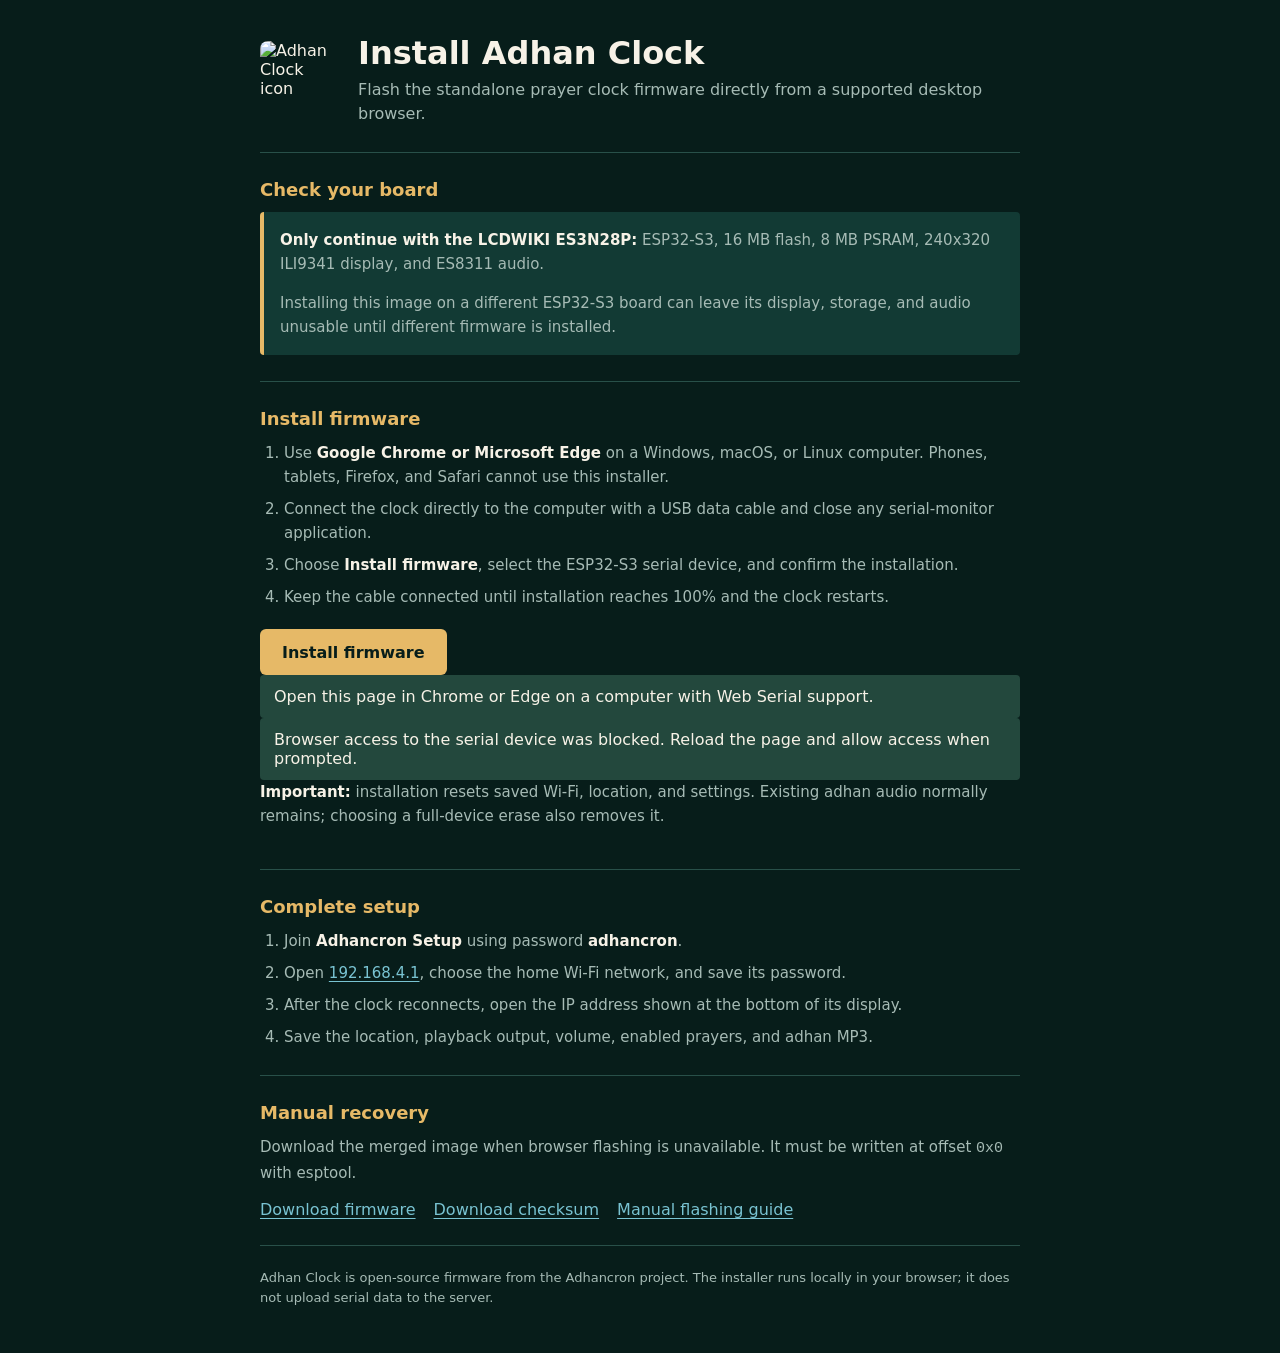
==== firmware/esp32-s3-prayer-clock/installer/index.html @ 1f78c3de "Add browser firmware installer" ====
<!doctype html>
<html lang="en">
<head>
  <meta charset="utf-8">
  <meta name="viewport" content="width=device-width, initial-scale=1">
  <meta name="theme-color" content="#071d1a">
  <title>Install Adhan Clock</title>
  <meta name="description" content="Install Adhan Clock firmware on the supported LCDWIKI ESP32-S3 prayer clock board.">
  <script type="module" src="https://unpkg.com/esp-web-tools@10/dist/web/install-button.js?module"></script>
  <style>
    :root {
      color-scheme: dark;
      --background: #071d1a;
      --surface: #123a34;
      --surface-active: #23483d;
      --line: #285049;
      --ivory: #f7f2e7;
      --muted: #a6bbb5;
      --gold: #e6b967;
      --sky: #79c3d2;
      --error: #e58b78;
      --esp-tools-button-color: #e6b967;
      --esp-tools-button-text-color: #071d1a;
      --esp-tools-button-border-radius: 6px;
    }

    * { box-sizing: border-box; }

    body {
      margin: 0;
      min-height: 100vh;
      background: var(--background);
      color: var(--ivory);
      font-family: Inter, ui-sans-serif, system-ui, -apple-system, BlinkMacSystemFont, "Segoe UI", sans-serif;
      letter-spacing: 0;
    }

    main {
      width: min(760px, calc(100% - 32px));
      margin: 0 auto;
      padding: 36px 0 48px;
    }

    header {
      display: grid;
      grid-template-columns: 80px minmax(0, 1fr);
      gap: 18px;
      align-items: center;
      padding-bottom: 26px;
      border-bottom: 1px solid var(--line);
    }

    .app-icon {
      width: 80px;
      height: 80px;
      border-radius: 8px;
      object-fit: cover;
      display: block;
    }

    h1, h2, p { margin-top: 0; }

    h1 {
      margin-bottom: 7px;
      font-size: 32px;
      line-height: 1.1;
      letter-spacing: 0;
    }

    header p {
      margin-bottom: 0;
      color: var(--muted);
      font-size: 16px;
      line-height: 1.5;
    }

    section {
      padding: 26px 0;
      border-bottom: 1px solid var(--line);
    }

    h2 {
      margin-bottom: 12px;
      color: var(--gold);
      font-size: 18px;
      letter-spacing: 0;
    }

    p, li {
      color: var(--muted);
      font-size: 15px;
      line-height: 1.6;
    }

    strong { color: var(--ivory); }

    .compatibility {
      padding: 16px;
      background: var(--surface);
      border-left: 4px solid var(--gold);
      border-radius: 4px;
    }

    .compatibility p:last-child { margin-bottom: 0; }

    ol {
      margin: 0;
      padding-left: 24px;
    }

    li + li { margin-top: 8px; }

    .installer {
      display: flex;
      flex-wrap: wrap;
      align-items: center;
      gap: 14px;
      margin-top: 20px;
    }

    button {
      min-height: 46px;
      padding: 0 22px;
      border: 0;
      border-radius: 6px;
      background: var(--gold);
      color: var(--background);
      font: inherit;
      font-weight: 750;
      cursor: pointer;
    }

    button:hover { background: #f1c879; }
    button:focus-visible { outline: 3px solid var(--sky); outline-offset: 3px; }

    a {
      color: var(--sky);
      text-underline-offset: 3px;
    }

    .unsupported {
      display: block;
      padding: 12px 14px;
      color: var(--ivory);
      background: var(--surface-active);
      border-radius: 4px;
    }

    .downloads {
      display: flex;
      flex-wrap: wrap;
      gap: 18px;
    }

    footer {
      padding-top: 22px;
      color: var(--muted);
      font-size: 13px;
      line-height: 1.5;
    }

    @media (max-width: 560px) {
      main { width: min(100% - 24px, 760px); padding-top: 24px; }
      header { grid-template-columns: 64px minmax(0, 1fr); gap: 14px; }
      .app-icon { width: 64px; height: 64px; }
      h1 { font-size: 26px; }
    }
  </style>
</head>
<body>
  <main>
    <header>
      <img class="app-icon" src="icon.png" alt="Adhan Clock icon" width="80" height="80">
      <div>
        <h1>Install Adhan Clock</h1>
        <p>Flash the standalone prayer clock firmware directly from a supported desktop browser.</p>
      </div>
    </header>

    <section>
      <h2>Check your board</h2>
      <div class="compatibility">
        <p><strong>Only continue with the LCDWIKI ES3N28P:</strong> ESP32-S3, 16 MB flash, 8 MB PSRAM, 240x320 ILI9341 display, and ES8311 audio.</p>
        <p>Installing this image on a different ESP32-S3 board can leave its display, storage, and audio unusable until different firmware is installed.</p>
      </div>
    </section>

    <section>
      <h2>Install firmware</h2>
      <ol>
        <li>Use <strong>Google Chrome or Microsoft Edge</strong> on a Windows, macOS, or Linux computer. Phones, tablets, Firefox, and Safari cannot use this installer.</li>
        <li>Connect the clock directly to the computer with a USB data cable and close any serial-monitor application.</li>
        <li>Choose <strong>Install firmware</strong>, select the ESP32-S3 serial device, and confirm the installation.</li>
        <li>Keep the cable connected until installation reaches 100% and the clock restarts.</li>
      </ol>

      <div class="installer">
        <esp-web-install-button manifest="manifest.json">
          <button slot="activate" type="button">Install firmware</button>
          <span slot="unsupported" class="unsupported">Open this page in Chrome or Edge on a computer with Web Serial support.</span>
          <span slot="not-allowed" class="unsupported">Browser access to the serial device was blocked. Reload the page and allow access when prompted.</span>
        </esp-web-install-button>
      </div>
      <p><strong>Important:</strong> installation resets saved Wi-Fi, location, and settings. Existing adhan audio normally remains; choosing a full-device erase also removes it.</p>
    </section>

    <section>
      <h2>Complete setup</h2>
      <ol>
        <li>Join <strong>Adhancron Setup</strong> using password <strong>adhancron</strong>.</li>
        <li>Open <a href="http://192.168.4.1">192.168.4.1</a>, choose the home Wi-Fi network, and save its password.</li>
        <li>After the clock reconnects, open the IP address shown at the bottom of its display.</li>
        <li>Save the location, playback output, volume, enabled prayers, and adhan MP3.</li>
      </ol>
    </section>

    <section>
      <h2>Manual recovery</h2>
      <p>Download the merged image when browser flashing is unavailable. It must be written at offset <code>0x0</code> with esptool.</p>
      <div class="downloads">
        <a href="firmware/adhan-clock-esp32-s3.bin" download>Download firmware</a>
        <a href="firmware/adhan-clock-esp32-s3.bin.sha256" download>Download checksum</a>
        <a href="FLASHING.txt" download>Manual flashing guide</a>
      </div>
    </section>

    <footer>
      Adhan Clock is open-source firmware from the Adhancron project. The installer runs locally in your browser; it does not upload serial data to the server.
    </footer>
  </main>
</body>
</html>
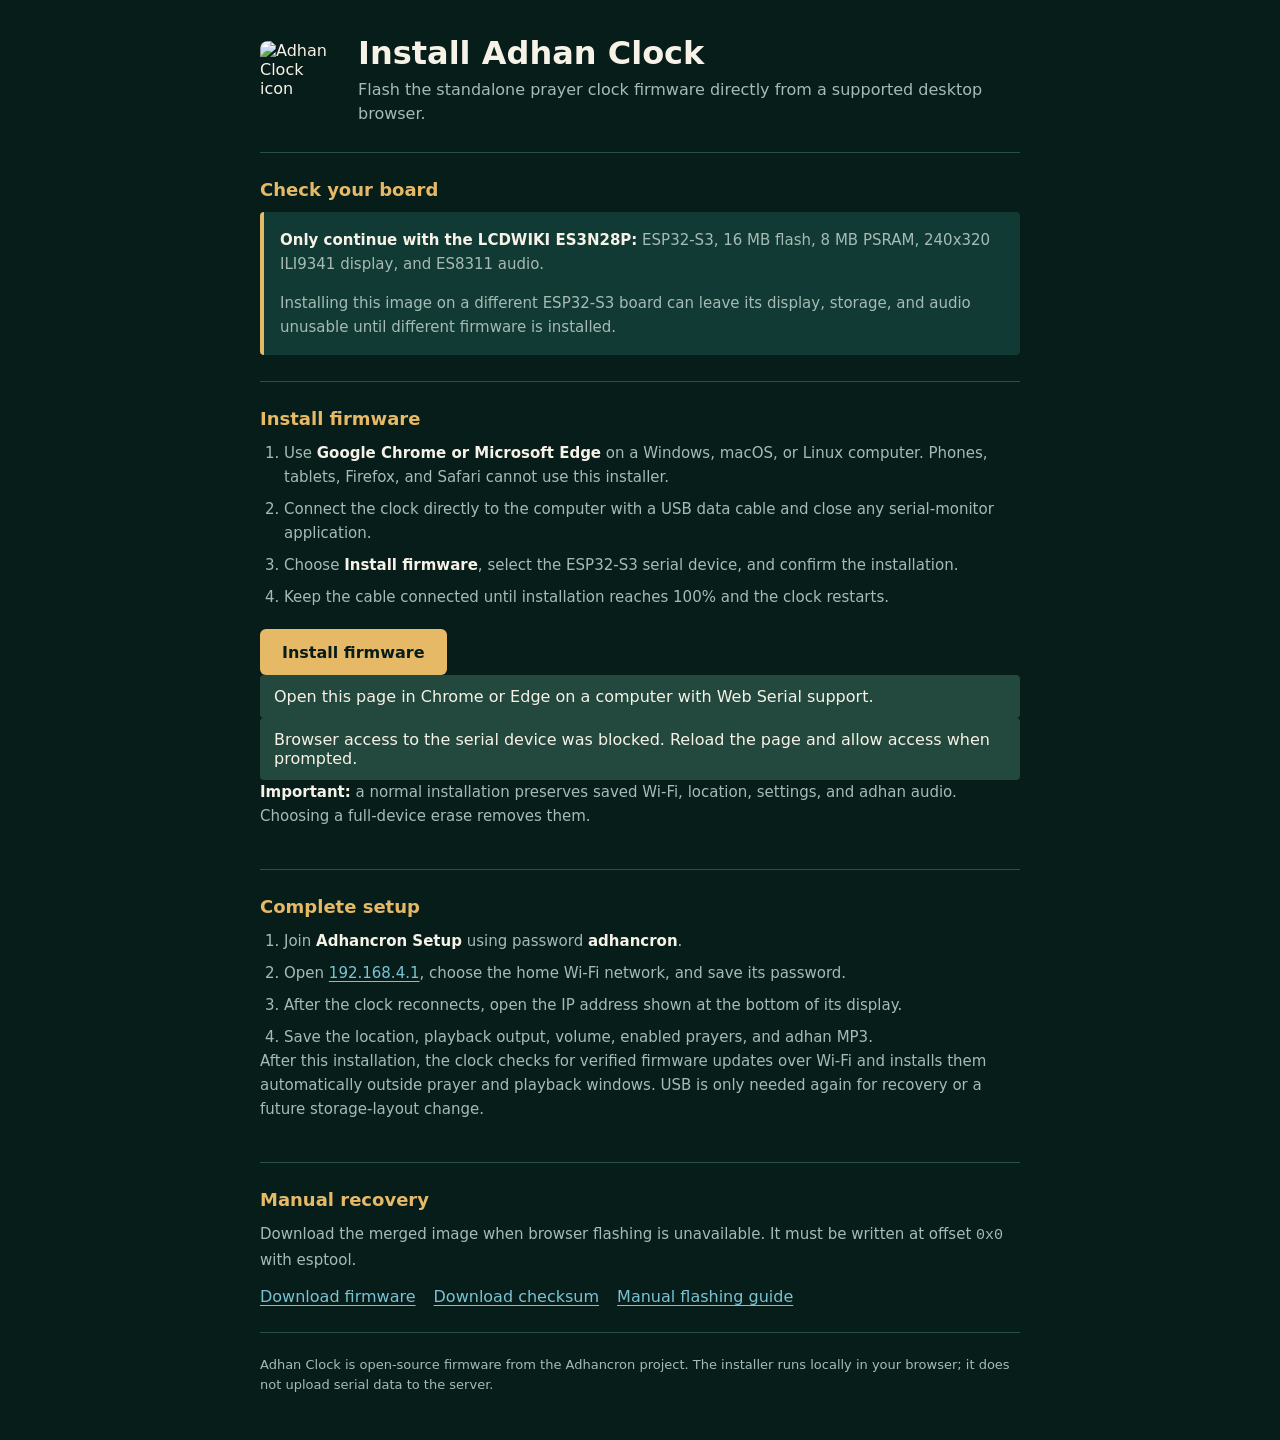
==== commit d61f3642: "Add automatic ESP32 firmware updates" ====
--- a/firmware/esp32-s3-prayer-clock/installer/index.html
+++ b/firmware/esp32-s3-prayer-clock/installer/index.html
@@ -201,7 +201,7 @@
           <span slot="not-allowed" class="unsupported">Browser access to the serial device was blocked. Reload the page and allow access when prompted.</span>
         </esp-web-install-button>
       </div>
-      <p><strong>Important:</strong> installation resets saved Wi-Fi, location, and settings. Existing adhan audio normally remains; choosing a full-device erase also removes it.</p>
+      <p><strong>Important:</strong> a normal installation preserves saved Wi-Fi, location, settings, and adhan audio. Choosing a full-device erase removes them.</p>
     </section>
 
     <section>
@@ -212,6 +212,7 @@
         <li>After the clock reconnects, open the IP address shown at the bottom of its display.</li>
         <li>Save the location, playback output, volume, enabled prayers, and adhan MP3.</li>
       </ol>
+      <p>After this installation, the clock checks for verified firmware updates over Wi-Fi and installs them automatically outside prayer and playback windows. USB is only needed again for recovery or a future storage-layout change.</p>
     </section>
 
     <section>
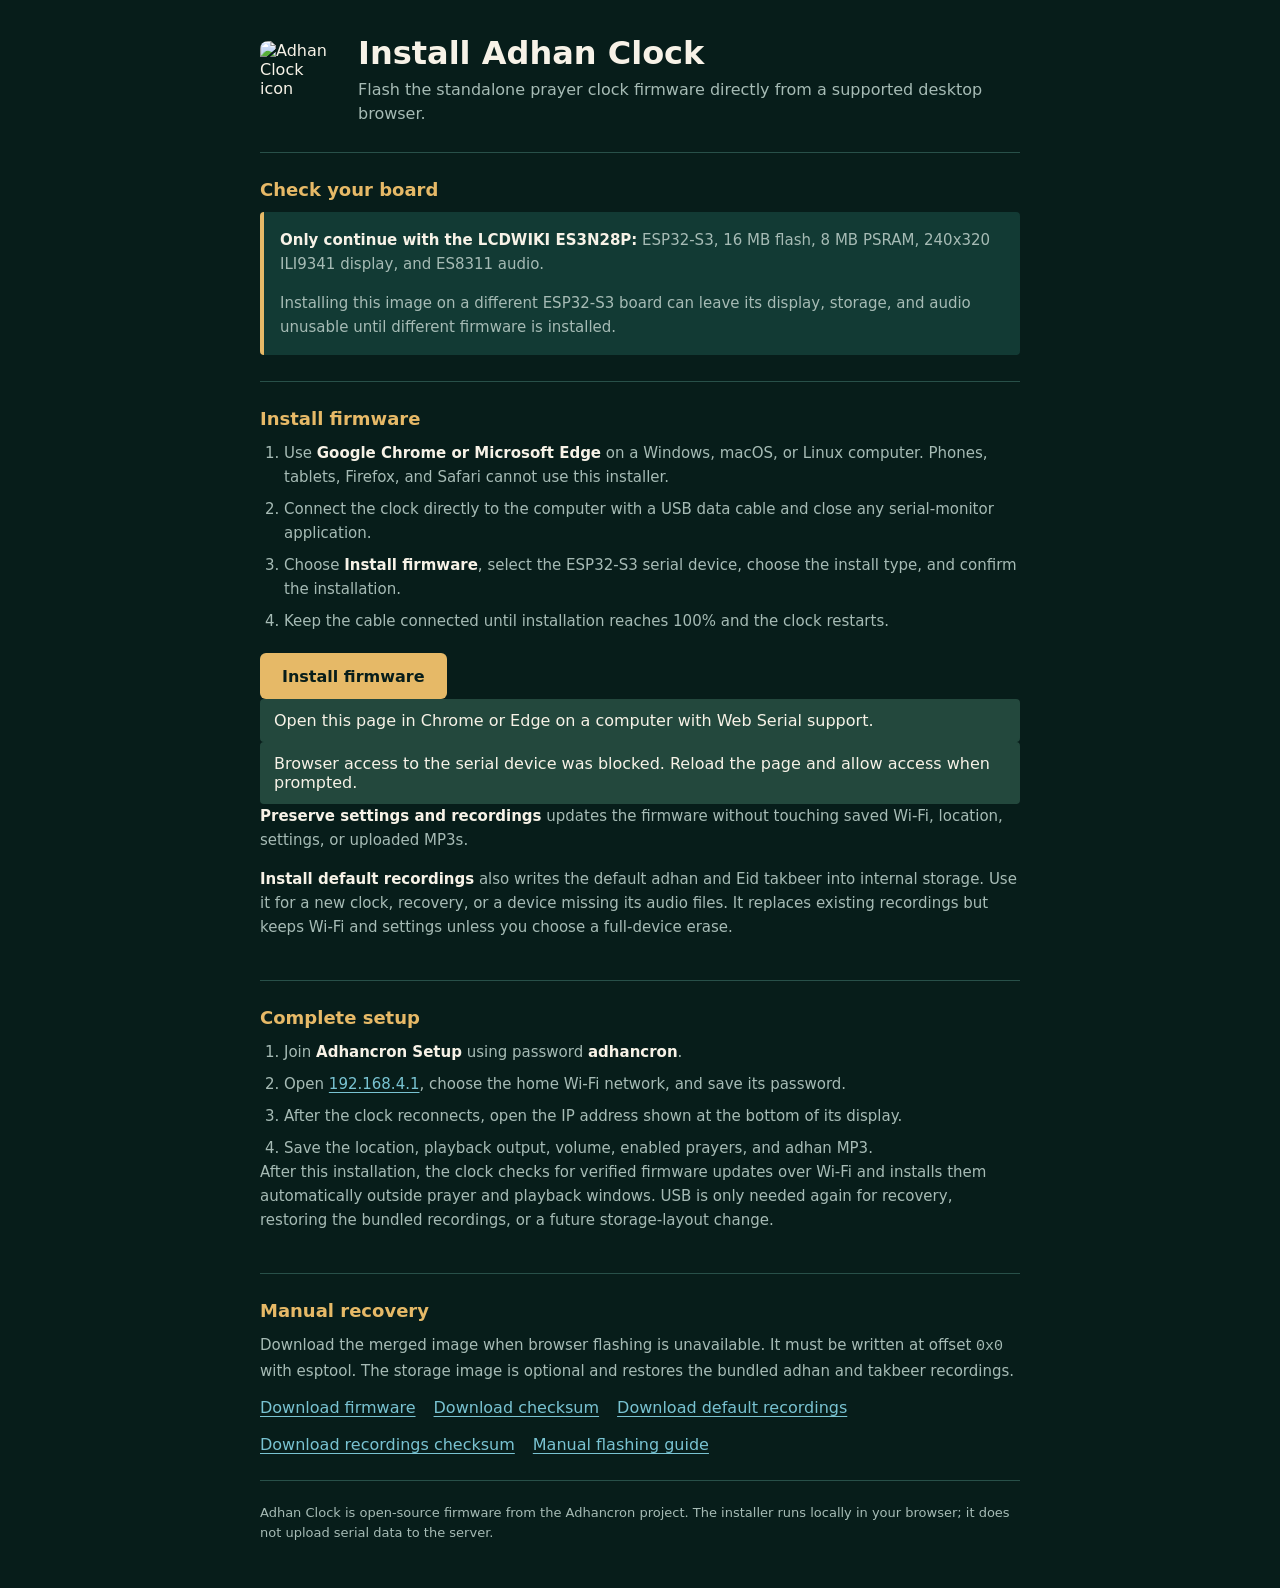
==== commit 403fe23d: "feat: add USB install option for bundled audio" ====
--- a/firmware/esp32-s3-prayer-clock/installer/index.html
+++ b/firmware/esp32-s3-prayer-clock/installer/index.html
@@ -190,7 +190,7 @@
       <ol>
         <li>Use <strong>Google Chrome or Microsoft Edge</strong> on a Windows, macOS, or Linux computer. Phones, tablets, Firefox, and Safari cannot use this installer.</li>
         <li>Connect the clock directly to the computer with a USB data cable and close any serial-monitor application.</li>
-        <li>Choose <strong>Install firmware</strong>, select the ESP32-S3 serial device, and confirm the installation.</li>
+        <li>Choose <strong>Install firmware</strong>, select the ESP32-S3 serial device, choose the install type, and confirm the installation.</li>
         <li>Keep the cable connected until installation reaches 100% and the clock restarts.</li>
       </ol>
 
@@ -201,7 +201,8 @@
           <span slot="not-allowed" class="unsupported">Browser access to the serial device was blocked. Reload the page and allow access when prompted.</span>
         </esp-web-install-button>
       </div>
-      <p><strong>Important:</strong> a normal installation preserves saved Wi-Fi, location, settings, and adhan audio. Choosing a full-device erase removes them.</p>
+      <p><strong>Preserve settings and recordings</strong> updates the firmware without touching saved Wi-Fi, location, settings, or uploaded MP3s.</p>
+      <p><strong>Install default recordings</strong> also writes the default adhan and Eid takbeer into internal storage. Use it for a new clock, recovery, or a device missing its audio files. It replaces existing recordings but keeps Wi-Fi and settings unless you choose a full-device erase.</p>
     </section>
 
     <section>
@@ -212,15 +213,17 @@
         <li>After the clock reconnects, open the IP address shown at the bottom of its display.</li>
         <li>Save the location, playback output, volume, enabled prayers, and adhan MP3.</li>
       </ol>
-      <p>After this installation, the clock checks for verified firmware updates over Wi-Fi and installs them automatically outside prayer and playback windows. USB is only needed again for recovery or a future storage-layout change.</p>
+      <p>After this installation, the clock checks for verified firmware updates over Wi-Fi and installs them automatically outside prayer and playback windows. USB is only needed again for recovery, restoring the bundled recordings, or a future storage-layout change.</p>
     </section>
 
     <section>
       <h2>Manual recovery</h2>
-      <p>Download the merged image when browser flashing is unavailable. It must be written at offset <code>0x0</code> with esptool.</p>
+      <p>Download the merged image when browser flashing is unavailable. It must be written at offset <code>0x0</code> with esptool. The storage image is optional and restores the bundled adhan and takbeer recordings.</p>
       <div class="downloads">
         <a href="firmware/adhan-clock-esp32-s3.bin" download>Download firmware</a>
         <a href="firmware/adhan-clock-esp32-s3.bin.sha256" download>Download checksum</a>
+        <a href="firmware/storage.bin" download>Download default recordings</a>
+        <a href="firmware/storage.bin.sha256" download>Download recordings checksum</a>
         <a href="FLASHING.txt" download>Manual flashing guide</a>
       </div>
     </section>
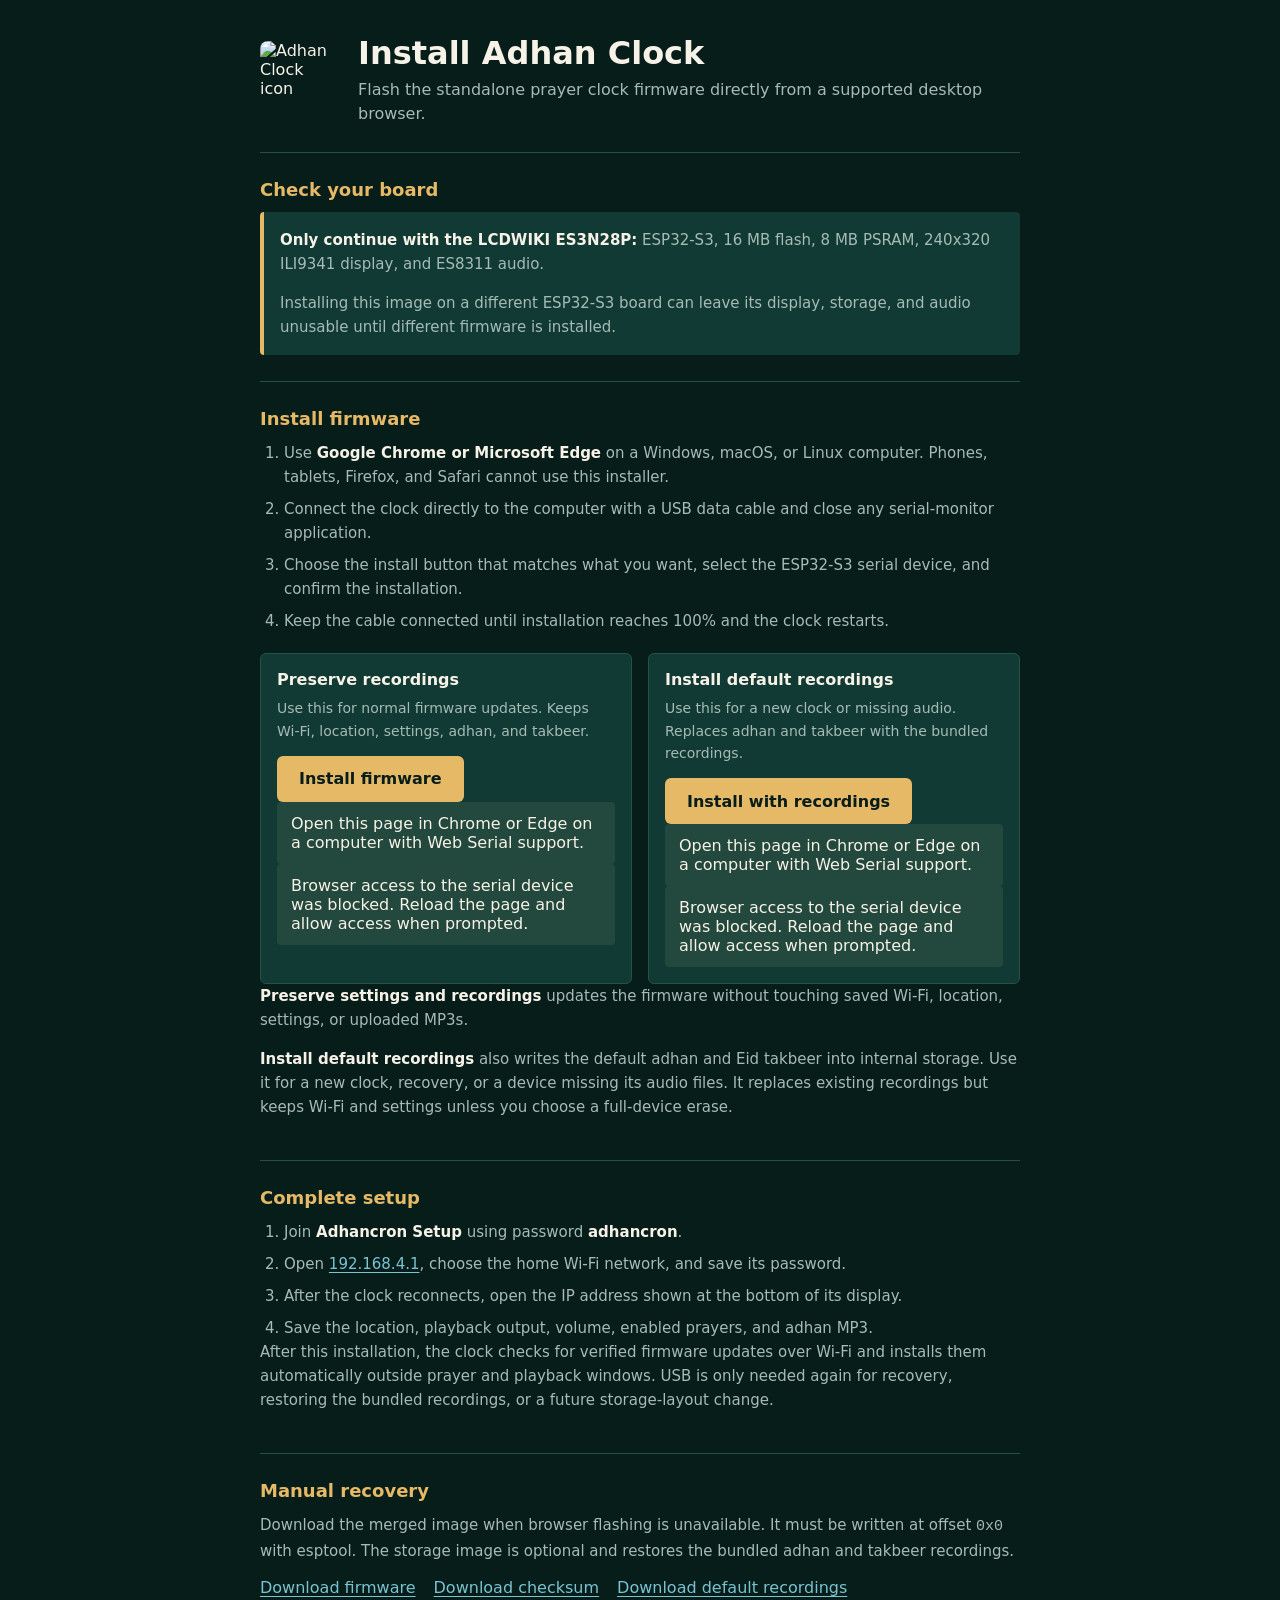
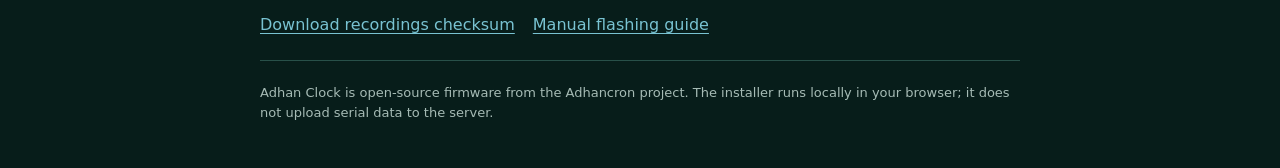
==== commit 9a5e49f2: "fix: show separate ESP32 audio install option" ====
--- a/firmware/esp32-s3-prayer-clock/installer/index.html
+++ b/firmware/esp32-s3-prayer-clock/installer/index.html
@@ -111,11 +111,29 @@
     li + li { margin-top: 8px; }
 
     .installer {
-      display: flex;
-      flex-wrap: wrap;
-      align-items: center;
-      gap: 14px;
+      display: grid;
+      grid-template-columns: repeat(2, minmax(0, 1fr));
+      gap: 16px;
       margin-top: 20px;
+    }
+
+    .install-option {
+      padding: 16px;
+      background: var(--surface);
+      border: 1px solid var(--line);
+      border-radius: 6px;
+    }
+
+    .install-option h3 {
+      margin: 0 0 8px;
+      color: var(--ivory);
+      font-size: 16px;
+      letter-spacing: 0;
+    }
+
+    .install-option p {
+      margin-bottom: 14px;
+      font-size: 14px;
     }
 
     button {
@@ -164,6 +182,7 @@
       header { grid-template-columns: 64px minmax(0, 1fr); gap: 14px; }
       .app-icon { width: 64px; height: 64px; }
       h1 { font-size: 26px; }
+      .installer { grid-template-columns: 1fr; }
     }
   </style>
 </head>
@@ -190,16 +209,29 @@
       <ol>
         <li>Use <strong>Google Chrome or Microsoft Edge</strong> on a Windows, macOS, or Linux computer. Phones, tablets, Firefox, and Safari cannot use this installer.</li>
         <li>Connect the clock directly to the computer with a USB data cable and close any serial-monitor application.</li>
-        <li>Choose <strong>Install firmware</strong>, select the ESP32-S3 serial device, choose the install type, and confirm the installation.</li>
+        <li>Choose the install button that matches what you want, select the ESP32-S3 serial device, and confirm the installation.</li>
         <li>Keep the cable connected until installation reaches 100% and the clock restarts.</li>
       </ol>
 
       <div class="installer">
-        <esp-web-install-button manifest="manifest.json">
-          <button slot="activate" type="button">Install firmware</button>
-          <span slot="unsupported" class="unsupported">Open this page in Chrome or Edge on a computer with Web Serial support.</span>
-          <span slot="not-allowed" class="unsupported">Browser access to the serial device was blocked. Reload the page and allow access when prompted.</span>
-        </esp-web-install-button>
+        <div class="install-option">
+          <h3>Preserve recordings</h3>
+          <p>Use this for normal firmware updates. Keeps Wi-Fi, location, settings, adhan, and takbeer.</p>
+          <esp-web-install-button manifest="manifest.json">
+            <button slot="activate" type="button">Install firmware</button>
+            <span slot="unsupported" class="unsupported">Open this page in Chrome or Edge on a computer with Web Serial support.</span>
+            <span slot="not-allowed" class="unsupported">Browser access to the serial device was blocked. Reload the page and allow access when prompted.</span>
+          </esp-web-install-button>
+        </div>
+        <div class="install-option">
+          <h3>Install default recordings</h3>
+          <p>Use this for a new clock or missing audio. Replaces adhan and takbeer with the bundled recordings.</p>
+          <esp-web-install-button manifest="manifest-with-recordings.json">
+            <button slot="activate" type="button">Install with recordings</button>
+            <span slot="unsupported" class="unsupported">Open this page in Chrome or Edge on a computer with Web Serial support.</span>
+            <span slot="not-allowed" class="unsupported">Browser access to the serial device was blocked. Reload the page and allow access when prompted.</span>
+          </esp-web-install-button>
+        </div>
       </div>
       <p><strong>Preserve settings and recordings</strong> updates the firmware without touching saved Wi-Fi, location, settings, or uploaded MP3s.</p>
       <p><strong>Install default recordings</strong> also writes the default adhan and Eid takbeer into internal storage. Use it for a new clock, recovery, or a device missing its audio files. It replaces existing recordings but keeps Wi-Fi and settings unless you choose a full-device erase.</p>
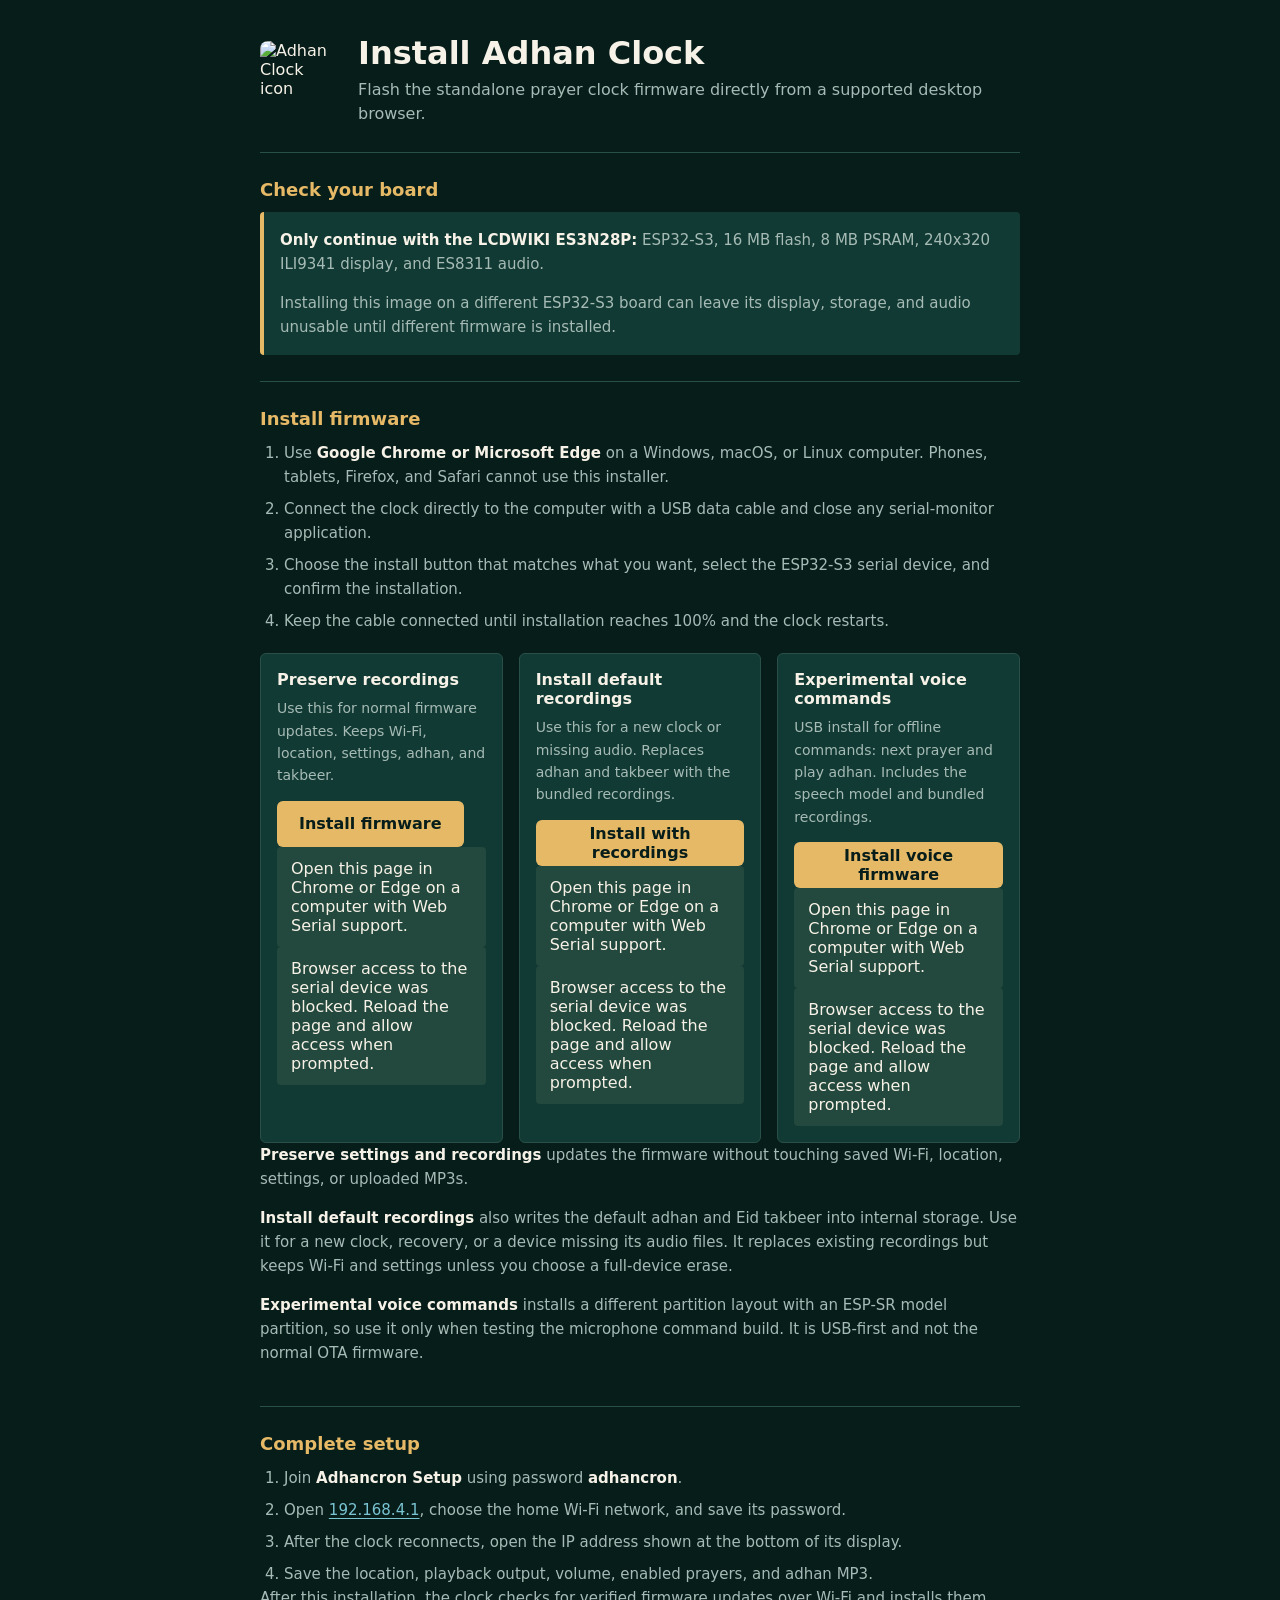
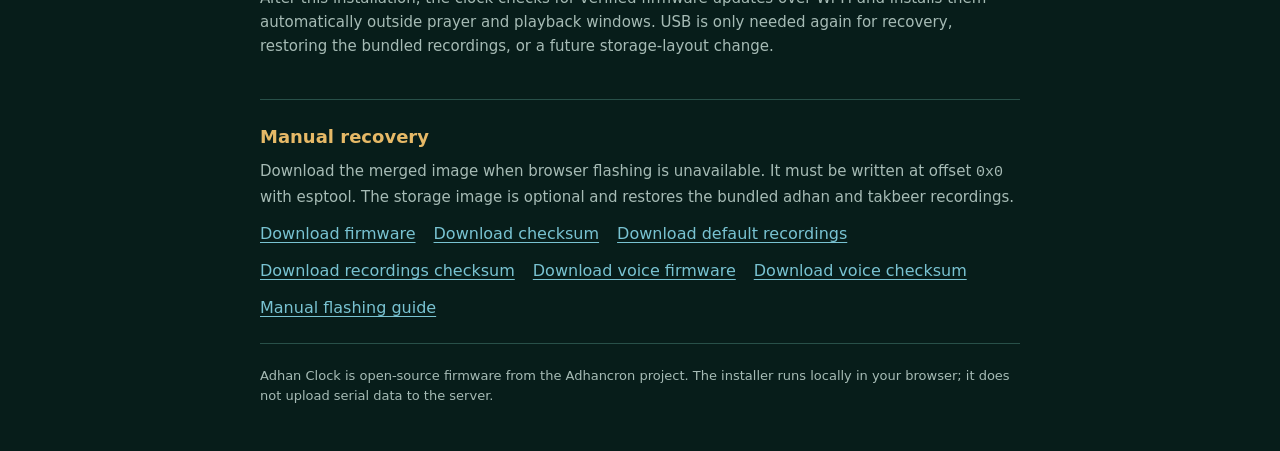
==== commit 397975d3: "add experimental ESP32 voice firmware" ====
--- a/firmware/esp32-s3-prayer-clock/installer/index.html
+++ b/firmware/esp32-s3-prayer-clock/installer/index.html
@@ -112,7 +112,7 @@
 
     .installer {
       display: grid;
-      grid-template-columns: repeat(2, minmax(0, 1fr));
+      grid-template-columns: repeat(auto-fit, minmax(220px, 1fr));
       gap: 16px;
       margin-top: 20px;
     }
@@ -232,9 +232,19 @@
             <span slot="not-allowed" class="unsupported">Browser access to the serial device was blocked. Reload the page and allow access when prompted.</span>
           </esp-web-install-button>
         </div>
+        <div class="install-option">
+          <h3>Experimental voice commands</h3>
+          <p>USB install for offline commands: next prayer and play adhan. Includes the speech model and bundled recordings.</p>
+          <esp-web-install-button manifest="manifest-voice.json">
+            <button slot="activate" type="button">Install voice firmware</button>
+            <span slot="unsupported" class="unsupported">Open this page in Chrome or Edge on a computer with Web Serial support.</span>
+            <span slot="not-allowed" class="unsupported">Browser access to the serial device was blocked. Reload the page and allow access when prompted.</span>
+          </esp-web-install-button>
+        </div>
       </div>
       <p><strong>Preserve settings and recordings</strong> updates the firmware without touching saved Wi-Fi, location, settings, or uploaded MP3s.</p>
       <p><strong>Install default recordings</strong> also writes the default adhan and Eid takbeer into internal storage. Use it for a new clock, recovery, or a device missing its audio files. It replaces existing recordings but keeps Wi-Fi and settings unless you choose a full-device erase.</p>
+      <p><strong>Experimental voice commands</strong> installs a different partition layout with an ESP-SR model partition, so use it only when testing the microphone command build. It is USB-first and not the normal OTA firmware.</p>
     </section>
 
     <section>
@@ -256,6 +266,8 @@
         <a href="firmware/adhan-clock-esp32-s3.bin.sha256" download>Download checksum</a>
         <a href="firmware/storage.bin" download>Download default recordings</a>
         <a href="firmware/storage.bin.sha256" download>Download recordings checksum</a>
+        <a href="firmware/adhan-clock-esp32-s3-voice.bin" download>Download voice firmware</a>
+        <a href="firmware/adhan-clock-esp32-s3-voice.bin.sha256" download>Download voice checksum</a>
         <a href="FLASHING.txt" download>Manual flashing guide</a>
       </div>
     </section>
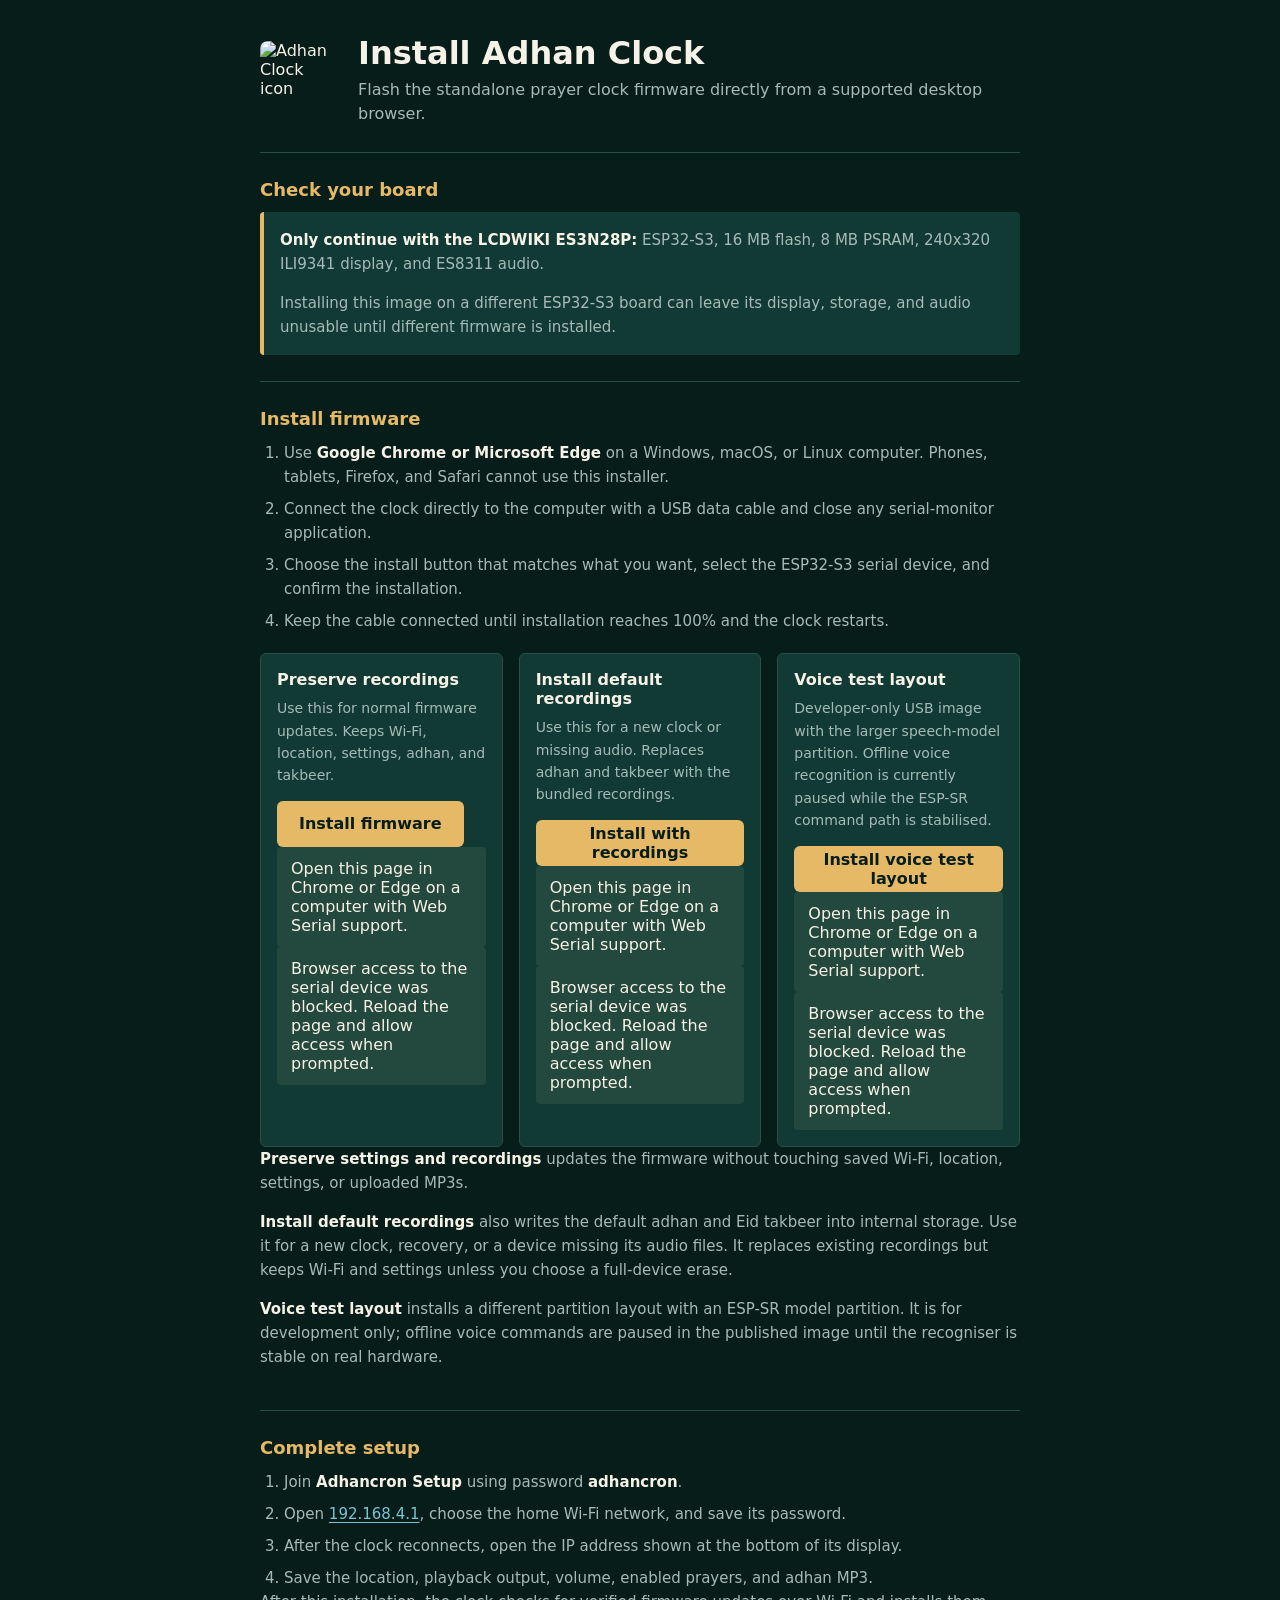
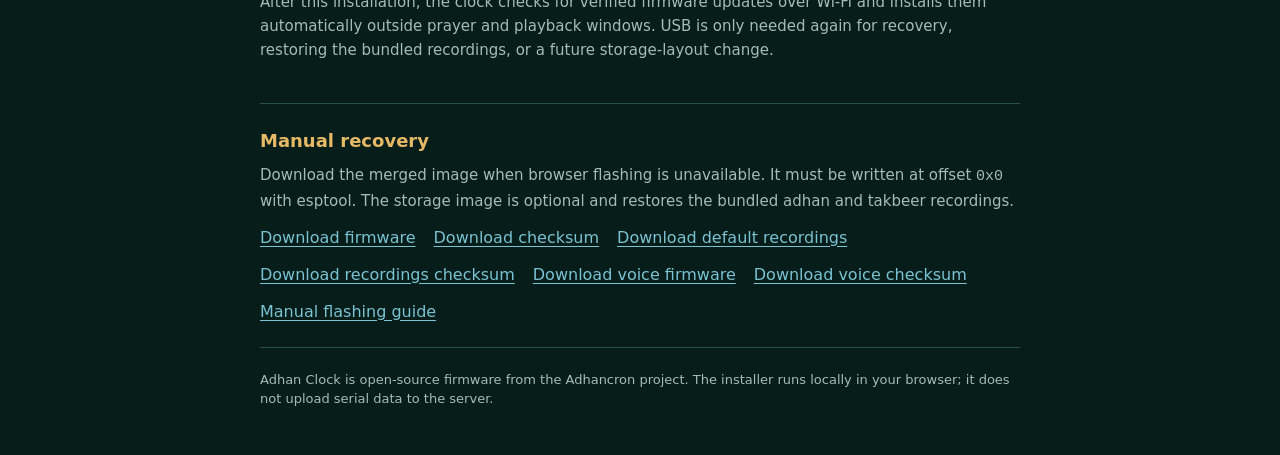
==== commit b2b31ae1: "Prevent ESP32 voice firmware bootloop" ====
--- a/firmware/esp32-s3-prayer-clock/installer/index.html
+++ b/firmware/esp32-s3-prayer-clock/installer/index.html
@@ -233,10 +233,10 @@
           </esp-web-install-button>
         </div>
         <div class="install-option">
-          <h3>Experimental voice commands</h3>
-          <p>USB install for offline commands: next prayer and play adhan. Includes the speech model and bundled recordings.</p>
+          <h3>Voice test layout</h3>
+          <p>Developer-only USB image with the larger speech-model partition. Offline voice recognition is currently paused while the ESP-SR command path is stabilised.</p>
           <esp-web-install-button manifest="manifest-voice.json">
-            <button slot="activate" type="button">Install voice firmware</button>
+            <button slot="activate" type="button">Install voice test layout</button>
             <span slot="unsupported" class="unsupported">Open this page in Chrome or Edge on a computer with Web Serial support.</span>
             <span slot="not-allowed" class="unsupported">Browser access to the serial device was blocked. Reload the page and allow access when prompted.</span>
           </esp-web-install-button>
@@ -244,7 +244,7 @@
       </div>
       <p><strong>Preserve settings and recordings</strong> updates the firmware without touching saved Wi-Fi, location, settings, or uploaded MP3s.</p>
       <p><strong>Install default recordings</strong> also writes the default adhan and Eid takbeer into internal storage. Use it for a new clock, recovery, or a device missing its audio files. It replaces existing recordings but keeps Wi-Fi and settings unless you choose a full-device erase.</p>
-      <p><strong>Experimental voice commands</strong> installs a different partition layout with an ESP-SR model partition, so use it only when testing the microphone command build. It is USB-first and not the normal OTA firmware.</p>
+      <p><strong>Voice test layout</strong> installs a different partition layout with an ESP-SR model partition. It is for development only; offline voice commands are paused in the published image until the recogniser is stable on real hardware.</p>
     </section>
 
     <section>
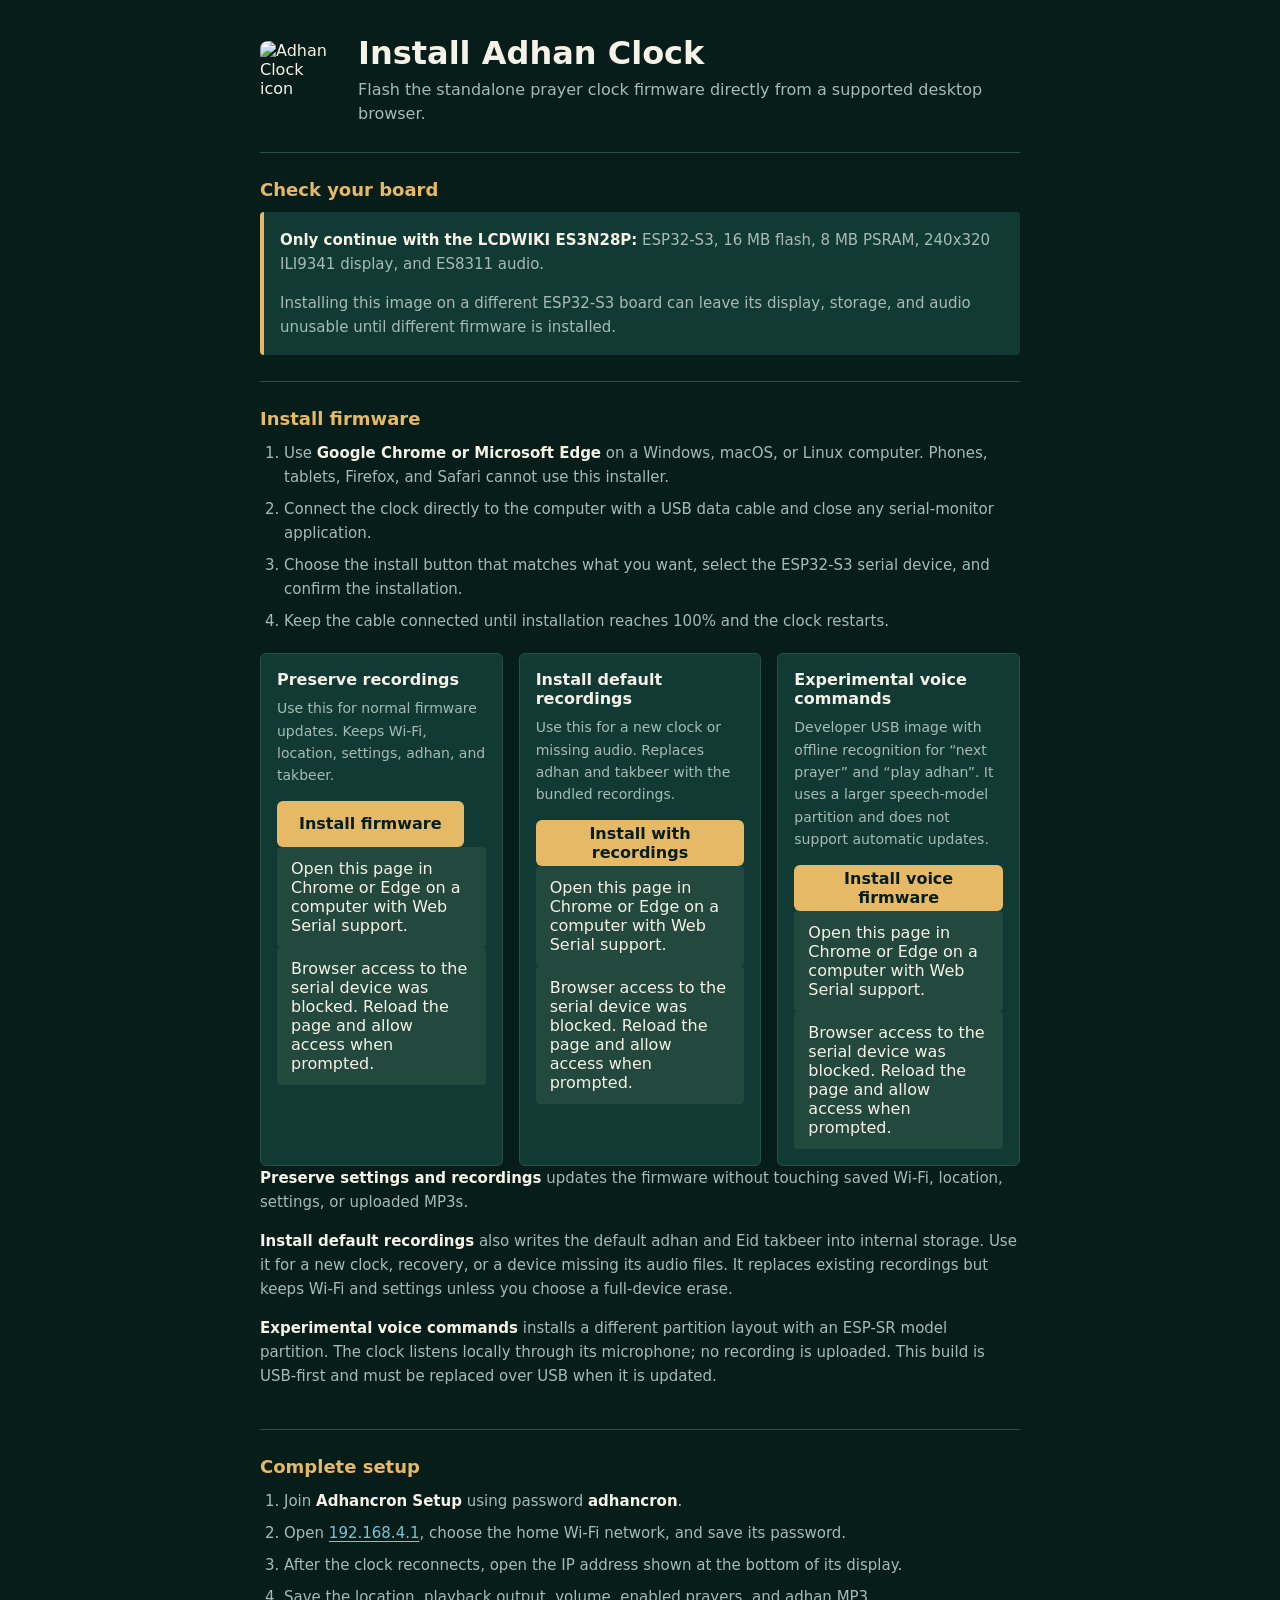
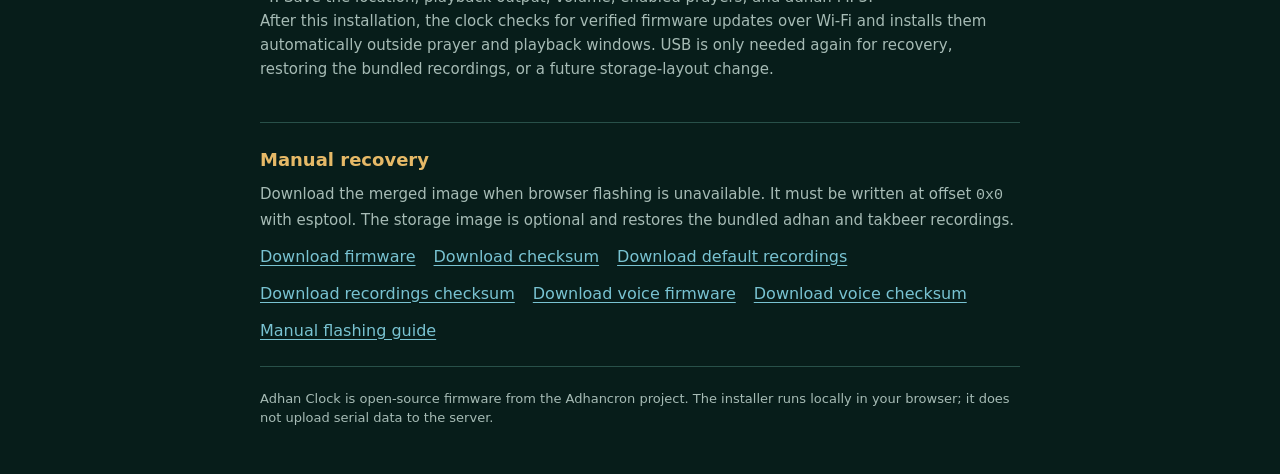
==== commit d413f807: "Stabilize offline voice firmware" ====
--- a/firmware/esp32-s3-prayer-clock/installer/index.html
+++ b/firmware/esp32-s3-prayer-clock/installer/index.html
@@ -233,10 +233,10 @@
           </esp-web-install-button>
         </div>
         <div class="install-option">
-          <h3>Voice test layout</h3>
-          <p>Developer-only USB image with the larger speech-model partition. Offline voice recognition is currently paused while the ESP-SR command path is stabilised.</p>
+          <h3>Experimental voice commands</h3>
+          <p>Developer USB image with offline recognition for “next prayer” and “play adhan”. It uses a larger speech-model partition and does not support automatic updates.</p>
           <esp-web-install-button manifest="manifest-voice.json">
-            <button slot="activate" type="button">Install voice test layout</button>
+            <button slot="activate" type="button">Install voice firmware</button>
             <span slot="unsupported" class="unsupported">Open this page in Chrome or Edge on a computer with Web Serial support.</span>
             <span slot="not-allowed" class="unsupported">Browser access to the serial device was blocked. Reload the page and allow access when prompted.</span>
           </esp-web-install-button>
@@ -244,7 +244,7 @@
       </div>
       <p><strong>Preserve settings and recordings</strong> updates the firmware without touching saved Wi-Fi, location, settings, or uploaded MP3s.</p>
       <p><strong>Install default recordings</strong> also writes the default adhan and Eid takbeer into internal storage. Use it for a new clock, recovery, or a device missing its audio files. It replaces existing recordings but keeps Wi-Fi and settings unless you choose a full-device erase.</p>
-      <p><strong>Voice test layout</strong> installs a different partition layout with an ESP-SR model partition. It is for development only; offline voice commands are paused in the published image until the recogniser is stable on real hardware.</p>
+      <p><strong>Experimental voice commands</strong> installs a different partition layout with an ESP-SR model partition. The clock listens locally through its microphone; no recording is uploaded. This build is USB-first and must be replaced over USB when it is updated.</p>
     </section>
 
     <section>
